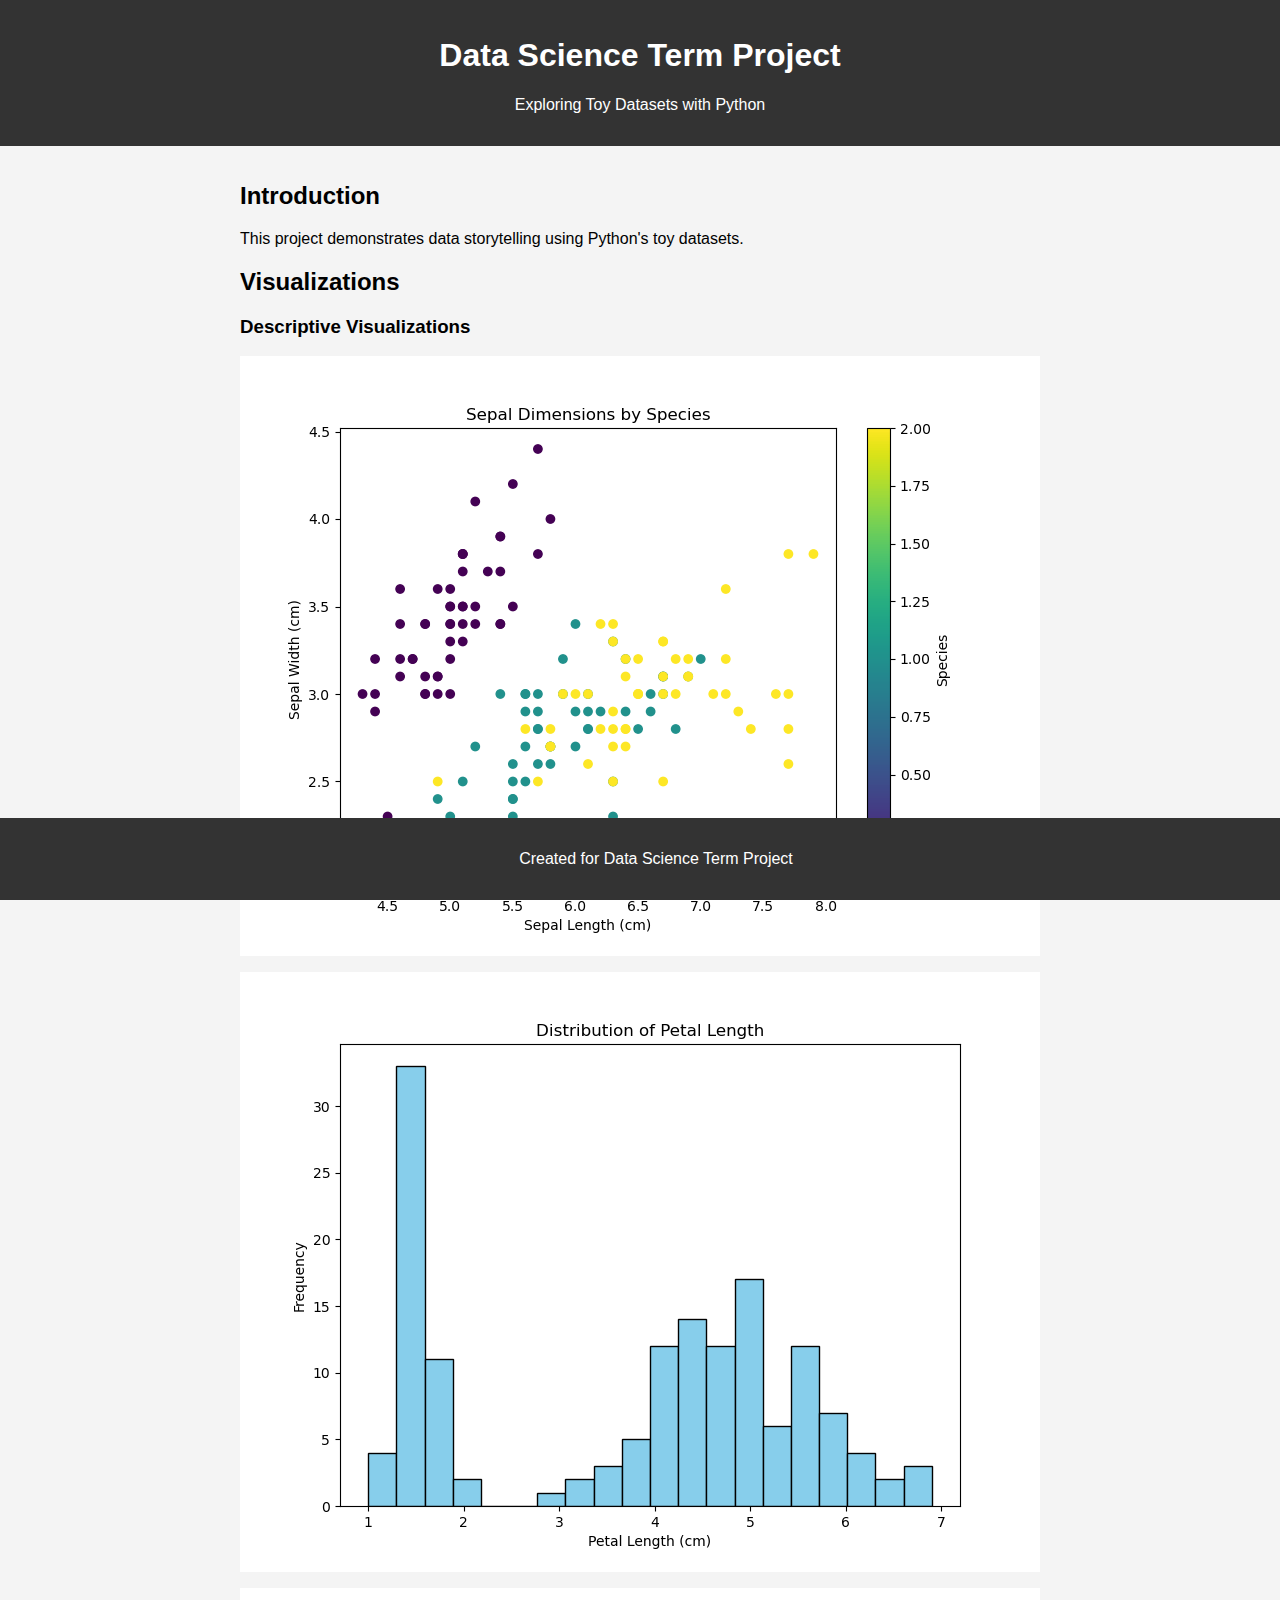
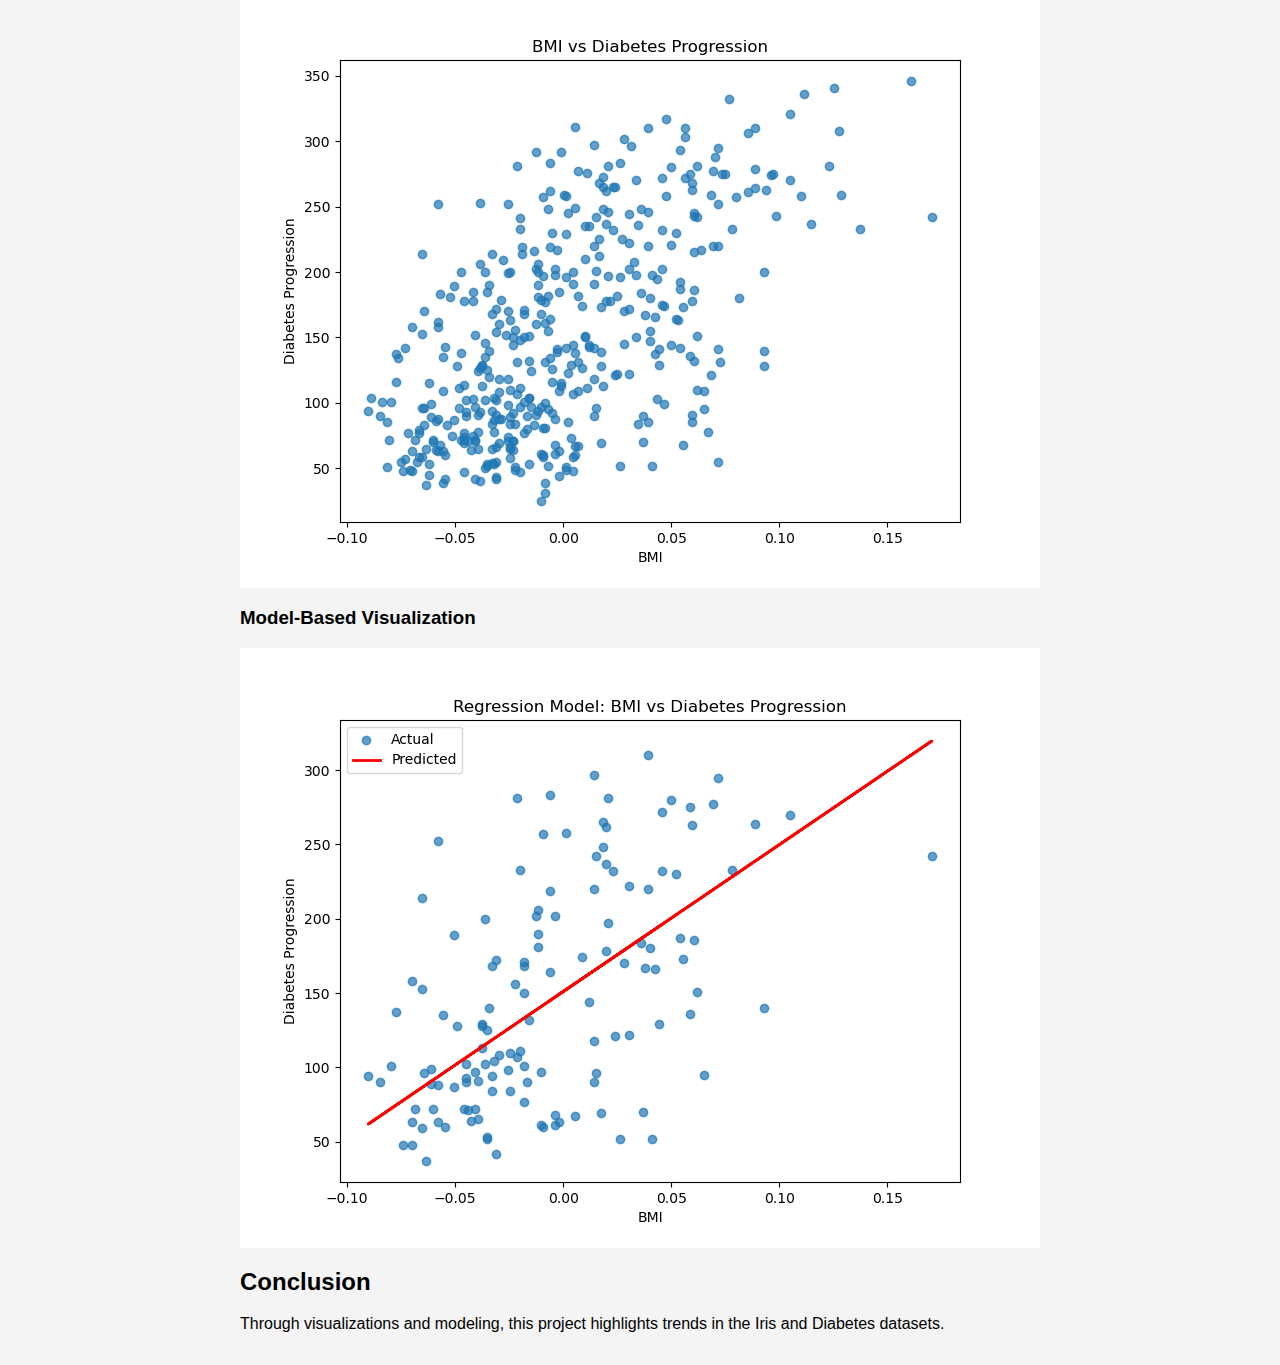
==== index.html @ 287abf35 "Add files via upload" ====
<!DOCTYPE html>
<html lang="en">
<head>
    <meta charset="UTF-8">
    <meta name="viewport" content="width=device-width, initial-scale=1.0">
    <link rel="stylesheet" href="css/style.css">
    <title>Data Science Term Project</title>
</head>
<body>
<header>
    <h1>Data Science Term Project</h1>
    <p>Exploring Toy Datasets with Python</p>
</header>
<main>
    <section>
        <h2>Introduction</h2>
        <p>This project demonstrates data storytelling using Python's toy datasets.</p>
    </section>
    <section>
        <h2>Visualizations</h2>
        <h3>Descriptive Visualizations</h3>
        <img src="visuals/visual1.png" alt="Sepal Dimensions by Species">
        <img src="visuals/visual2.png" alt="Distribution of Petal Length">
        <img src="visuals/visual3.png" alt="BMI vs Diabetes Progression">
        <h3>Model-Based Visualization</h3>
        <img src="visuals/model_visual.png" alt="Regression Model: BMI vs Diabetes Progression">
    </section>
    <section>
        <h2>Conclusion</h2>
        <p>Through visualizations and modeling, this project highlights trends in the Iris and Diabetes datasets.</p>
    </section>
</main>
<footer>
    <p>Created for Data Science Term Project</p>
</footer>
</body>
</html>
---- css/style.css ----
body {
    font-family: Arial, sans-serif;
    background-color: #f4f4f4;
    margin: 0;
    padding: 0;
}

header {
    background-color: #333;
    color: #fff;
    text-align: center;
    padding: 1rem;
}

main {
    padding: 1rem;
    max-width: 800px;
    margin: auto;
}

img {
    max-width: 100%;
    display: block;
    margin: 1rem 0;
}

footer {
    background-color: #333;
    color: #fff;
    text-align: center;
    padding: 1rem;
    position: fixed;
    bottom: 0;
    width: 100%;
}
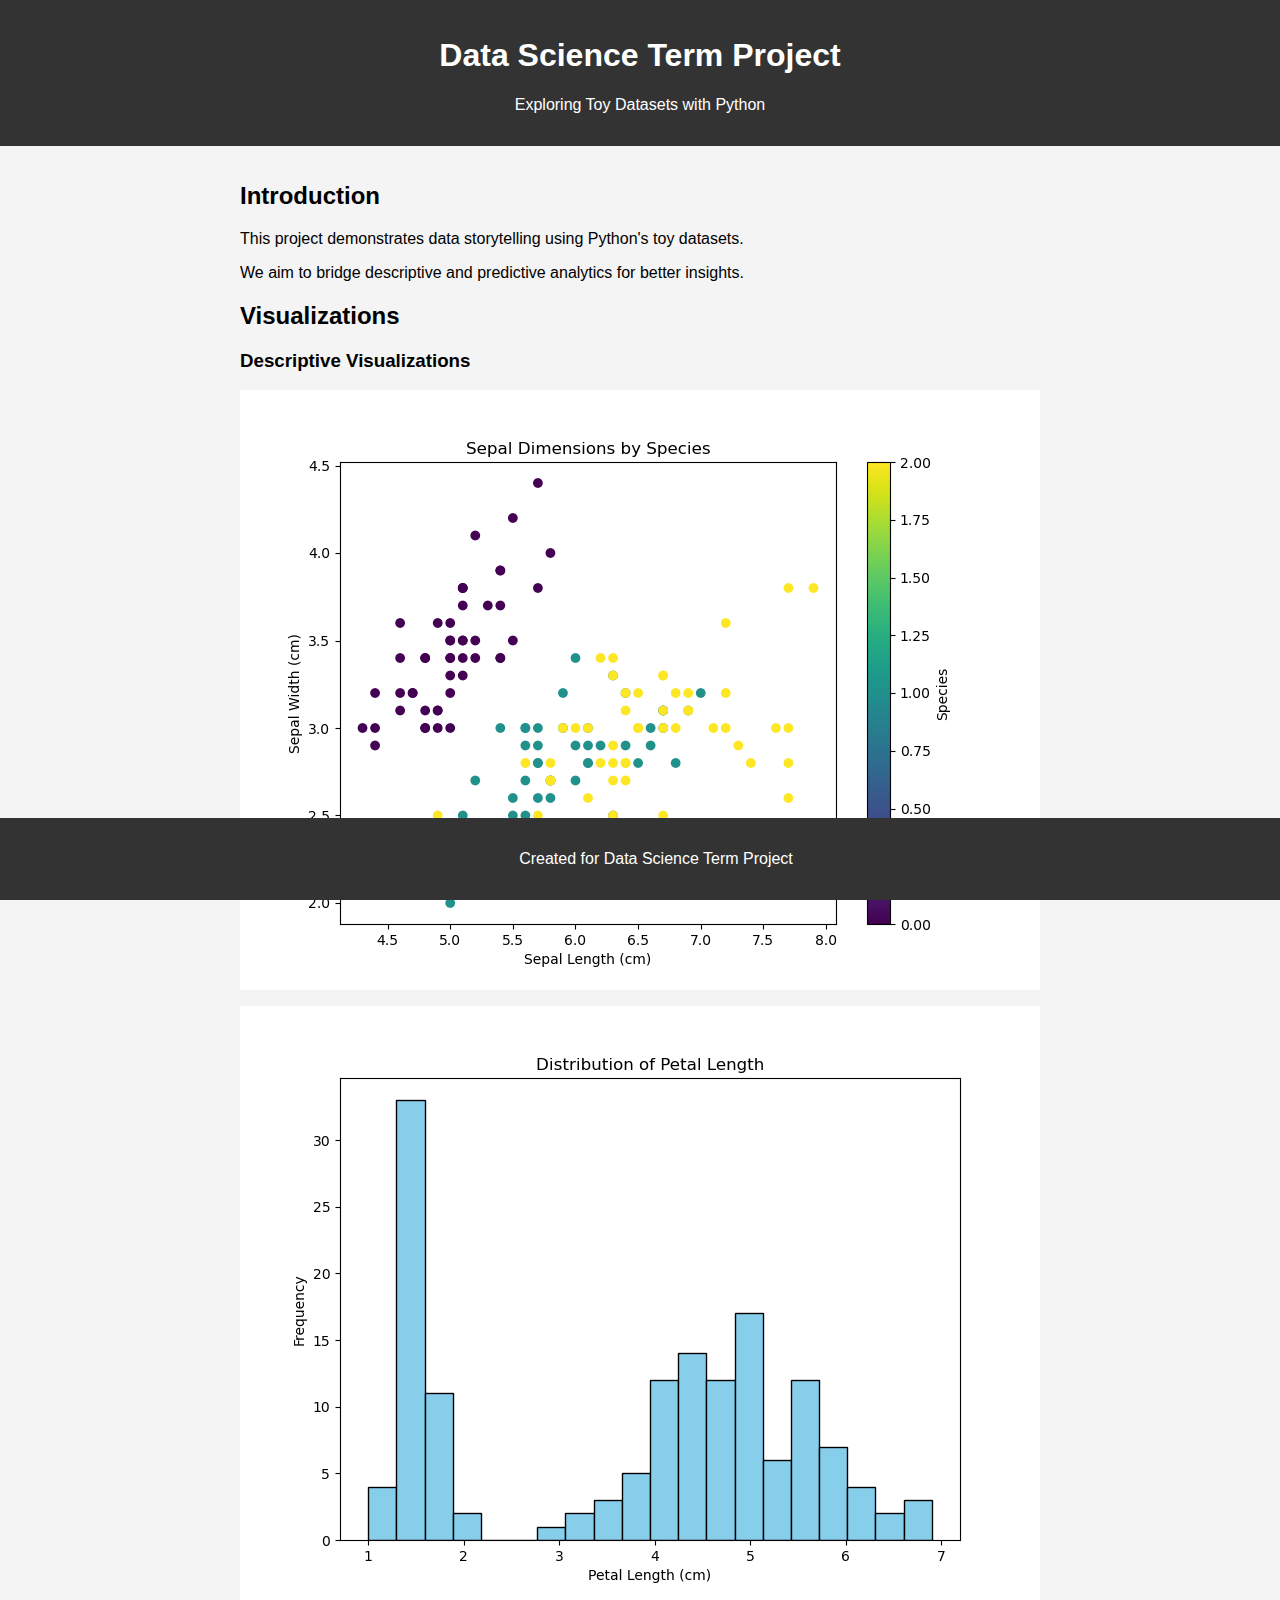
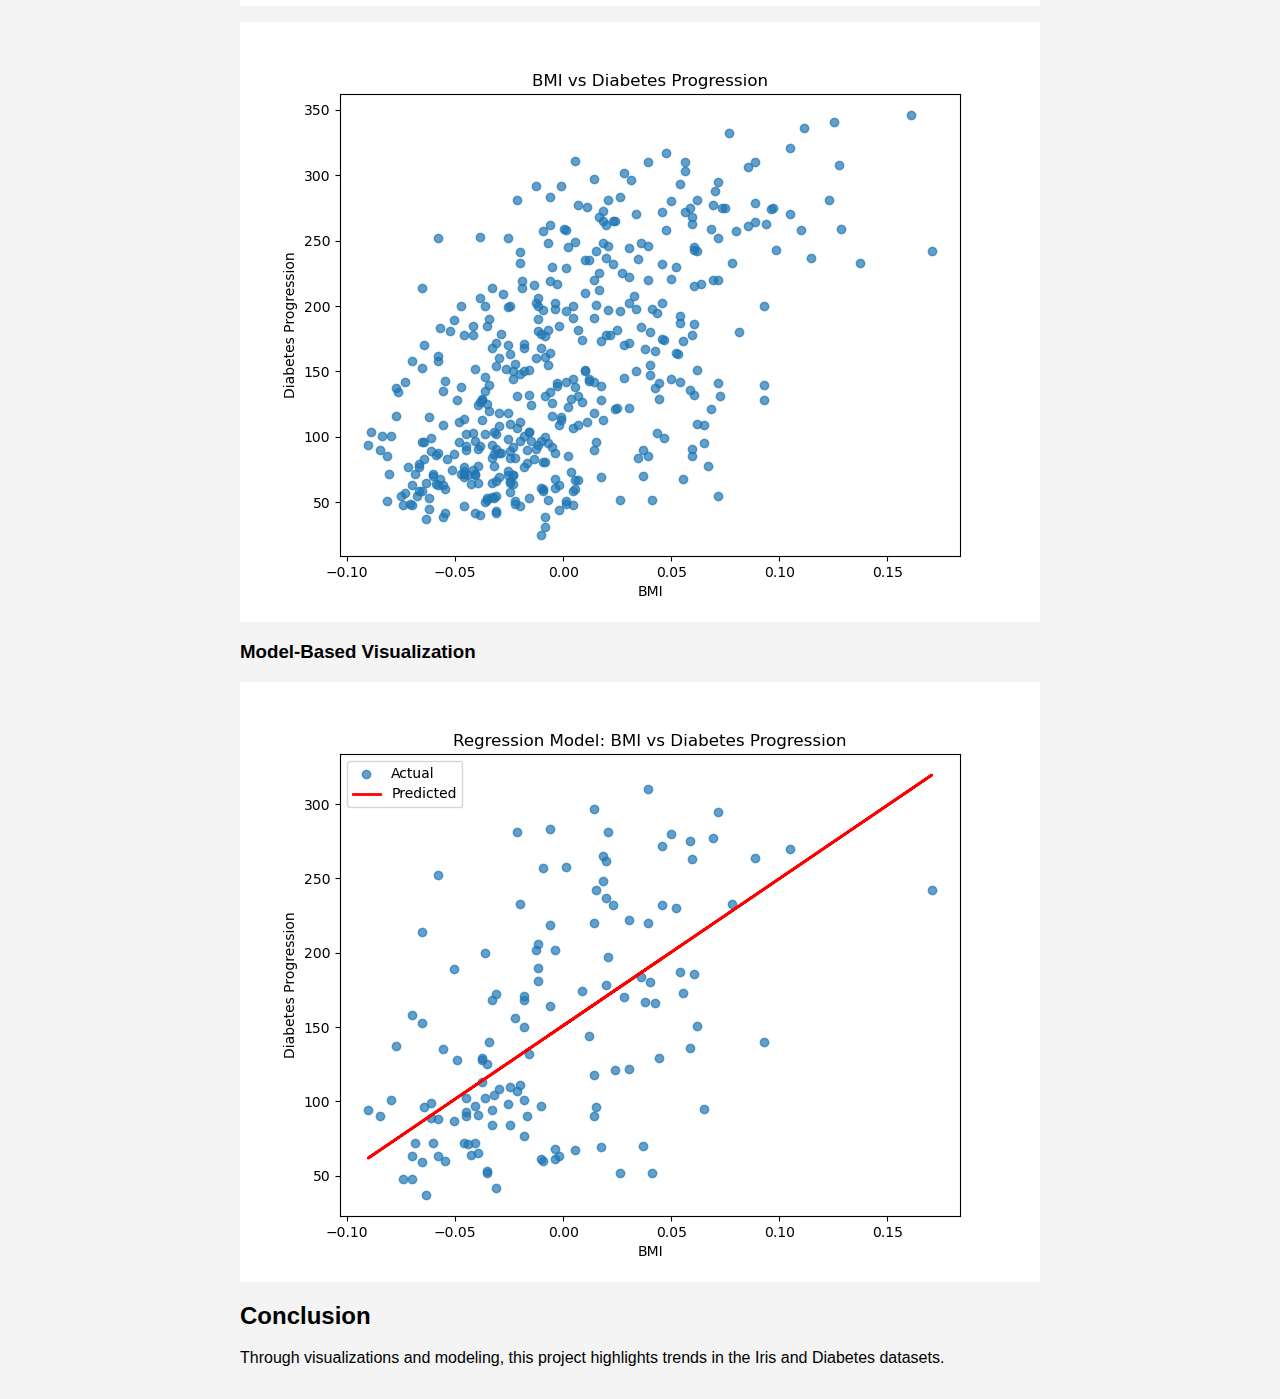
==== commit 6f69f34b: "Update index.html" ====
--- a/index.html
+++ b/index.html
@@ -16,6 +16,7 @@
     <section>
         <h2>Introduction</h2>
         <p>This project demonstrates data storytelling using Python's toy datasets.</p>
+        <p>We aim to bridge descriptive and predictive analytics for better insights.</p>
     </section>
     <section>
         <h2>Visualizations</h2>
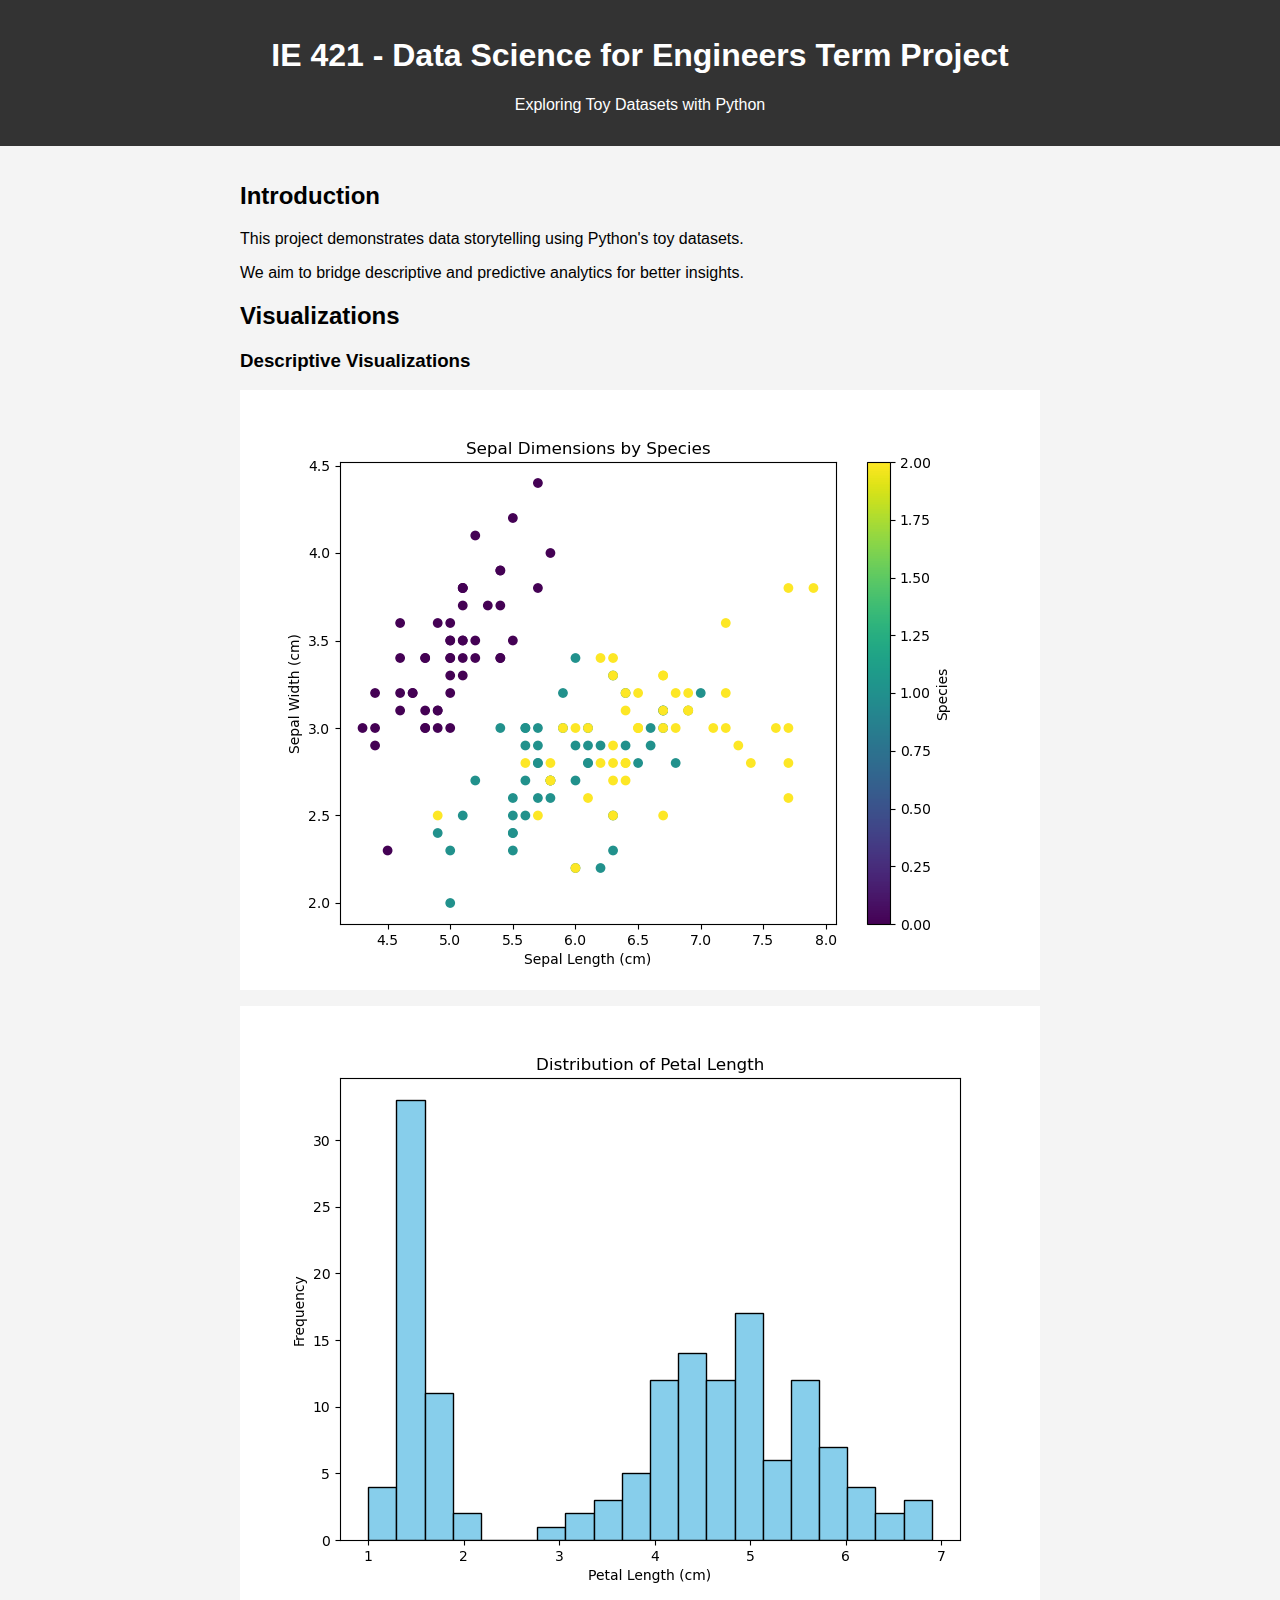
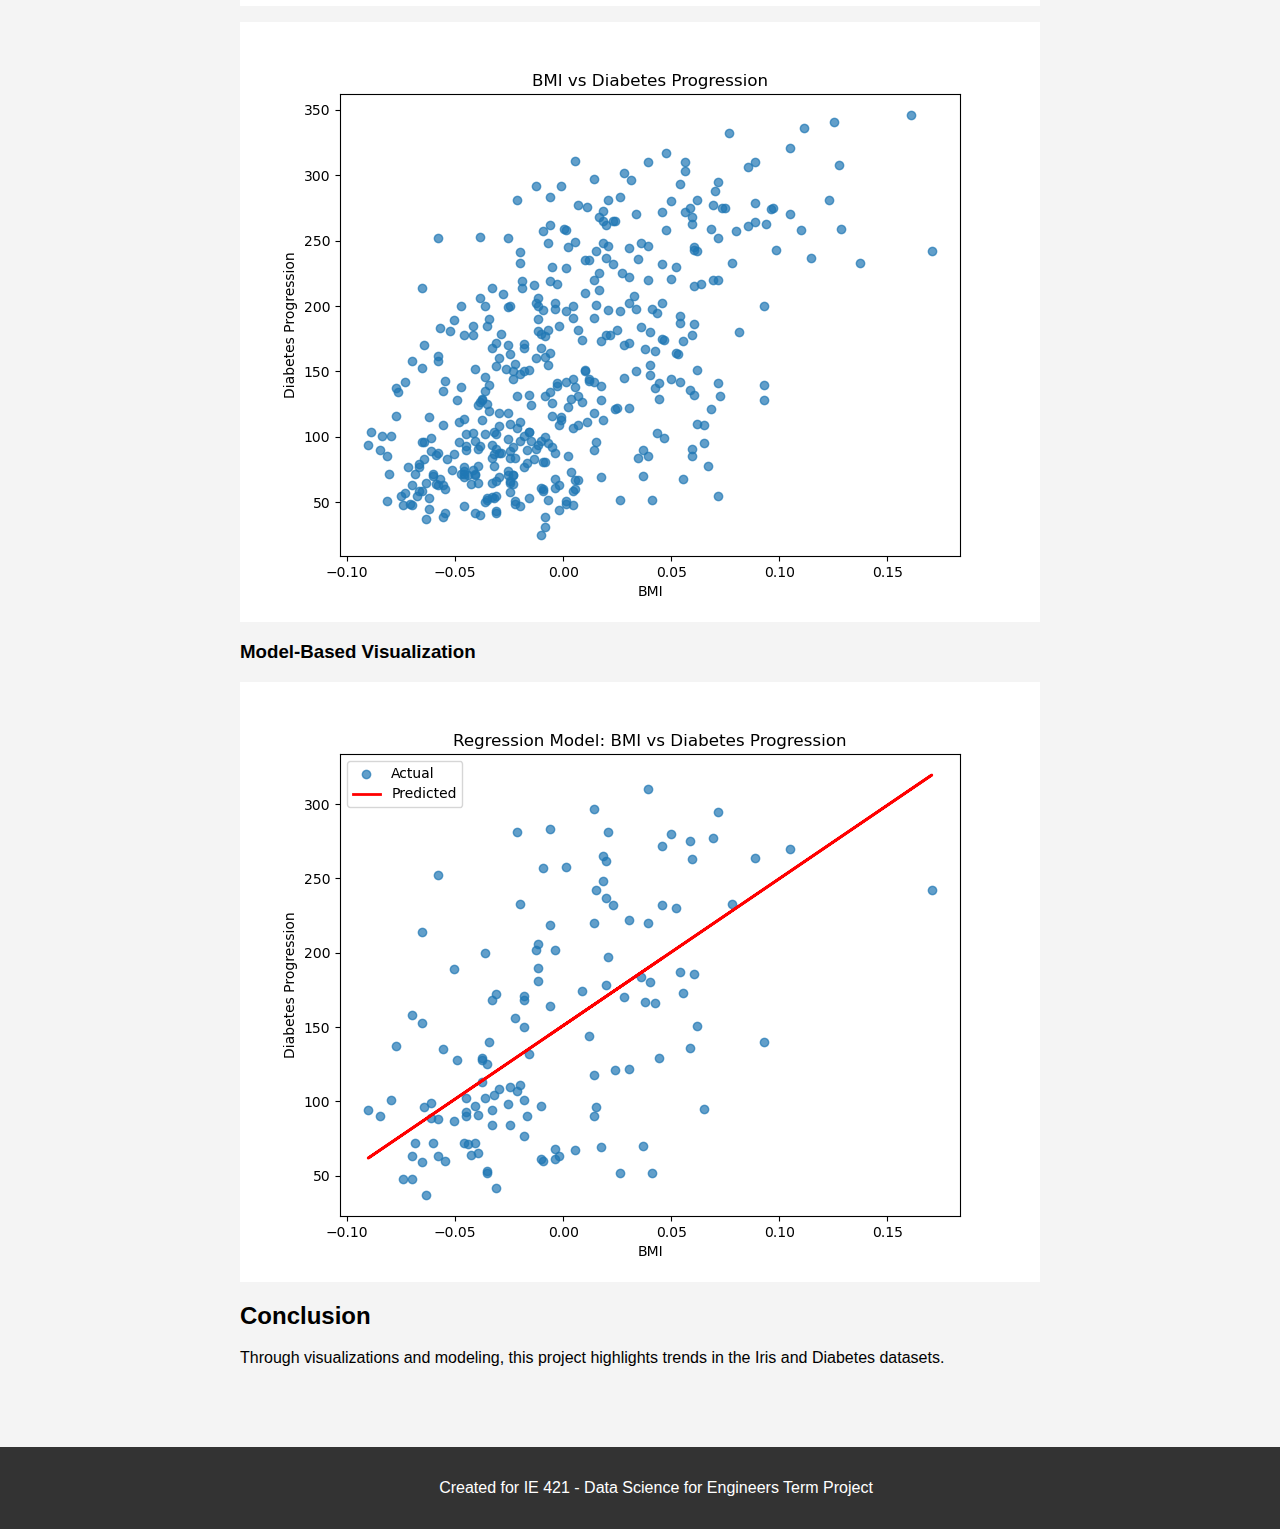
==== commit 9c99c442: "Update index.html" ====
--- a/index.html
+++ b/index.html
@@ -9,7 +9,7 @@
 </head>
 <body>
 <header>
-    <h1>Data Science Term Project</h1>
+    <h1>IE 421 - Data Science for Engineers Term Project</h1>
     <p>Exploring Toy Datasets with Python</p>
 </header>
 <main>
@@ -33,7 +33,7 @@
     </section>
 </main>
 <footer>
-    <p>Created for Data Science Term Project</p>
+    <p>Created for IE 421 - Data Science for Engineers Term Project</p>
 </footer>
 </body>
 </html>
--- a/css/style.css
+++ b/css/style.css
@@ -17,6 +17,7 @@
     padding: 1rem;
     max-width: 800px;
     margin: auto;
+    padding-bottom: 4rem; /* Ensures space for the footer */
 }
 
 img {
@@ -30,7 +31,7 @@
     color: #fff;
     text-align: center;
     padding: 1rem;
-    position: fixed;
+    position: relative; /* Change from fixed to relative */
     bottom: 0;
     width: 100%;
 }
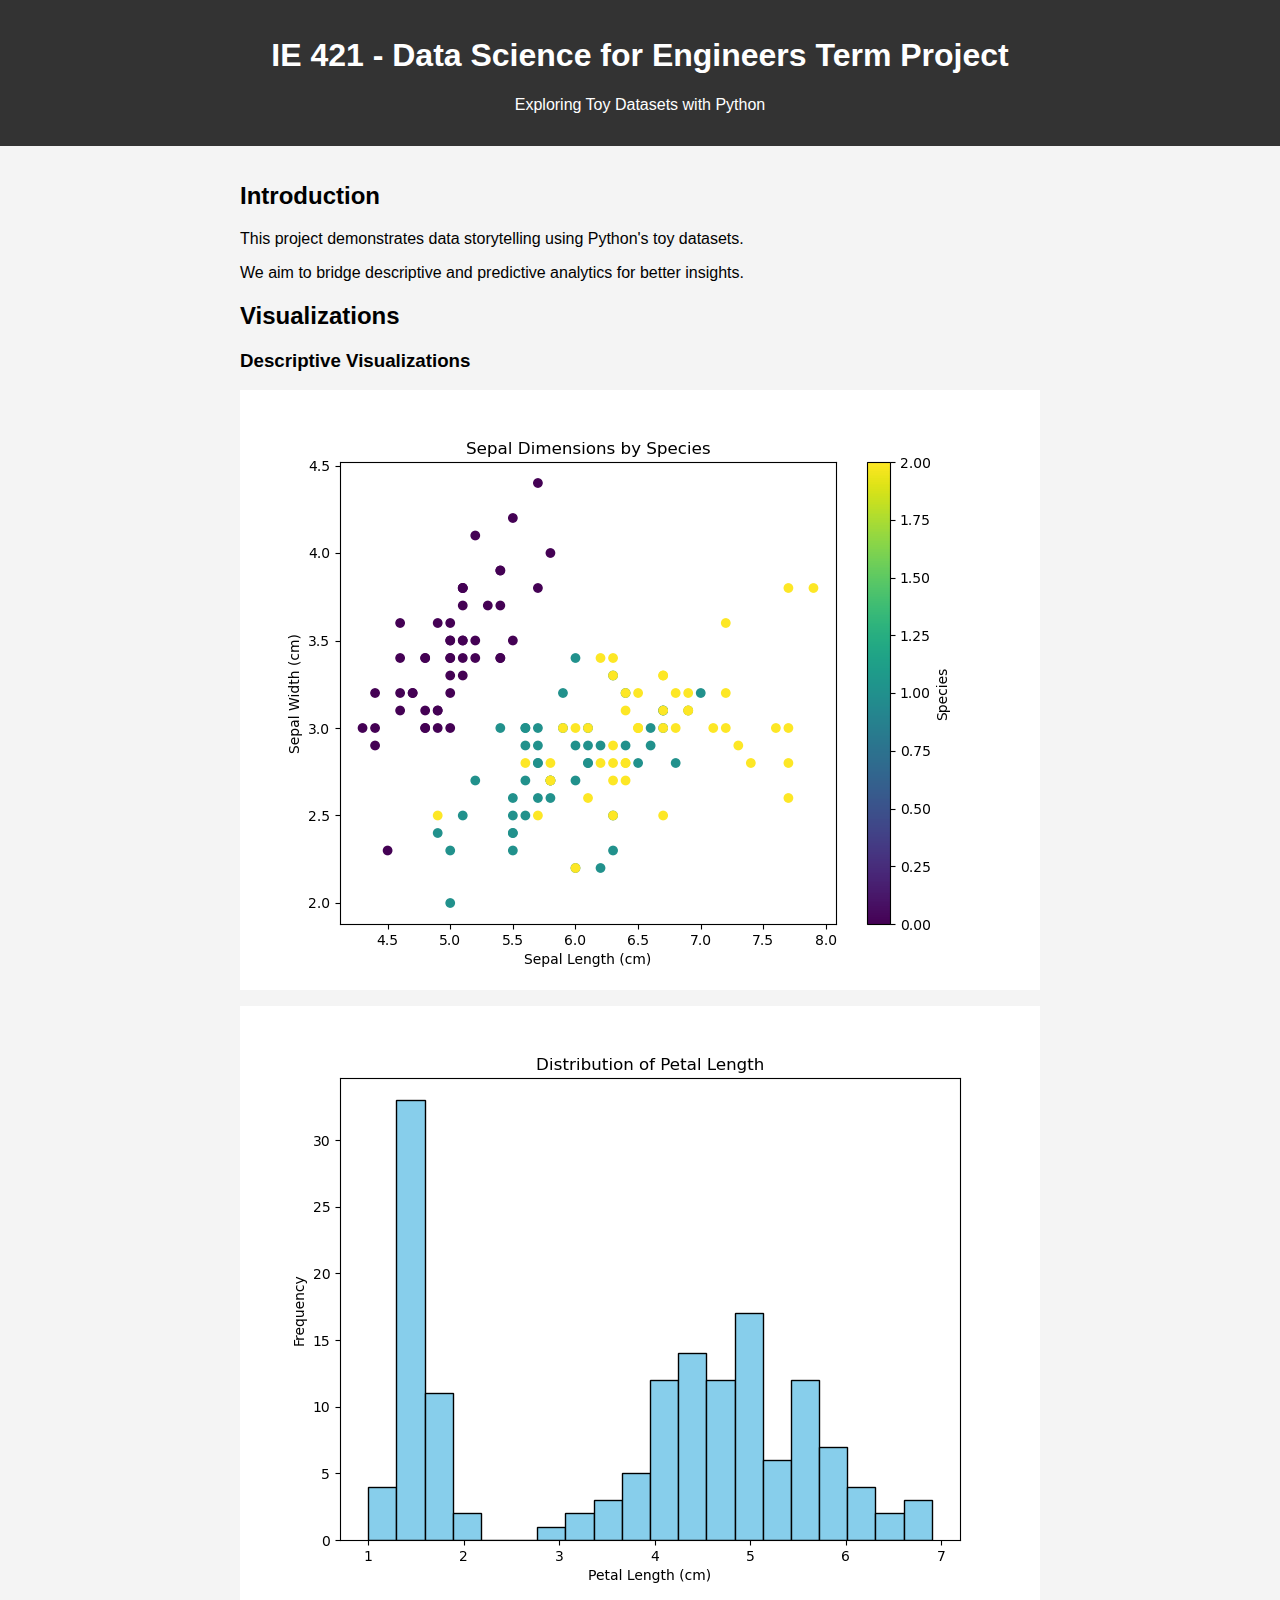
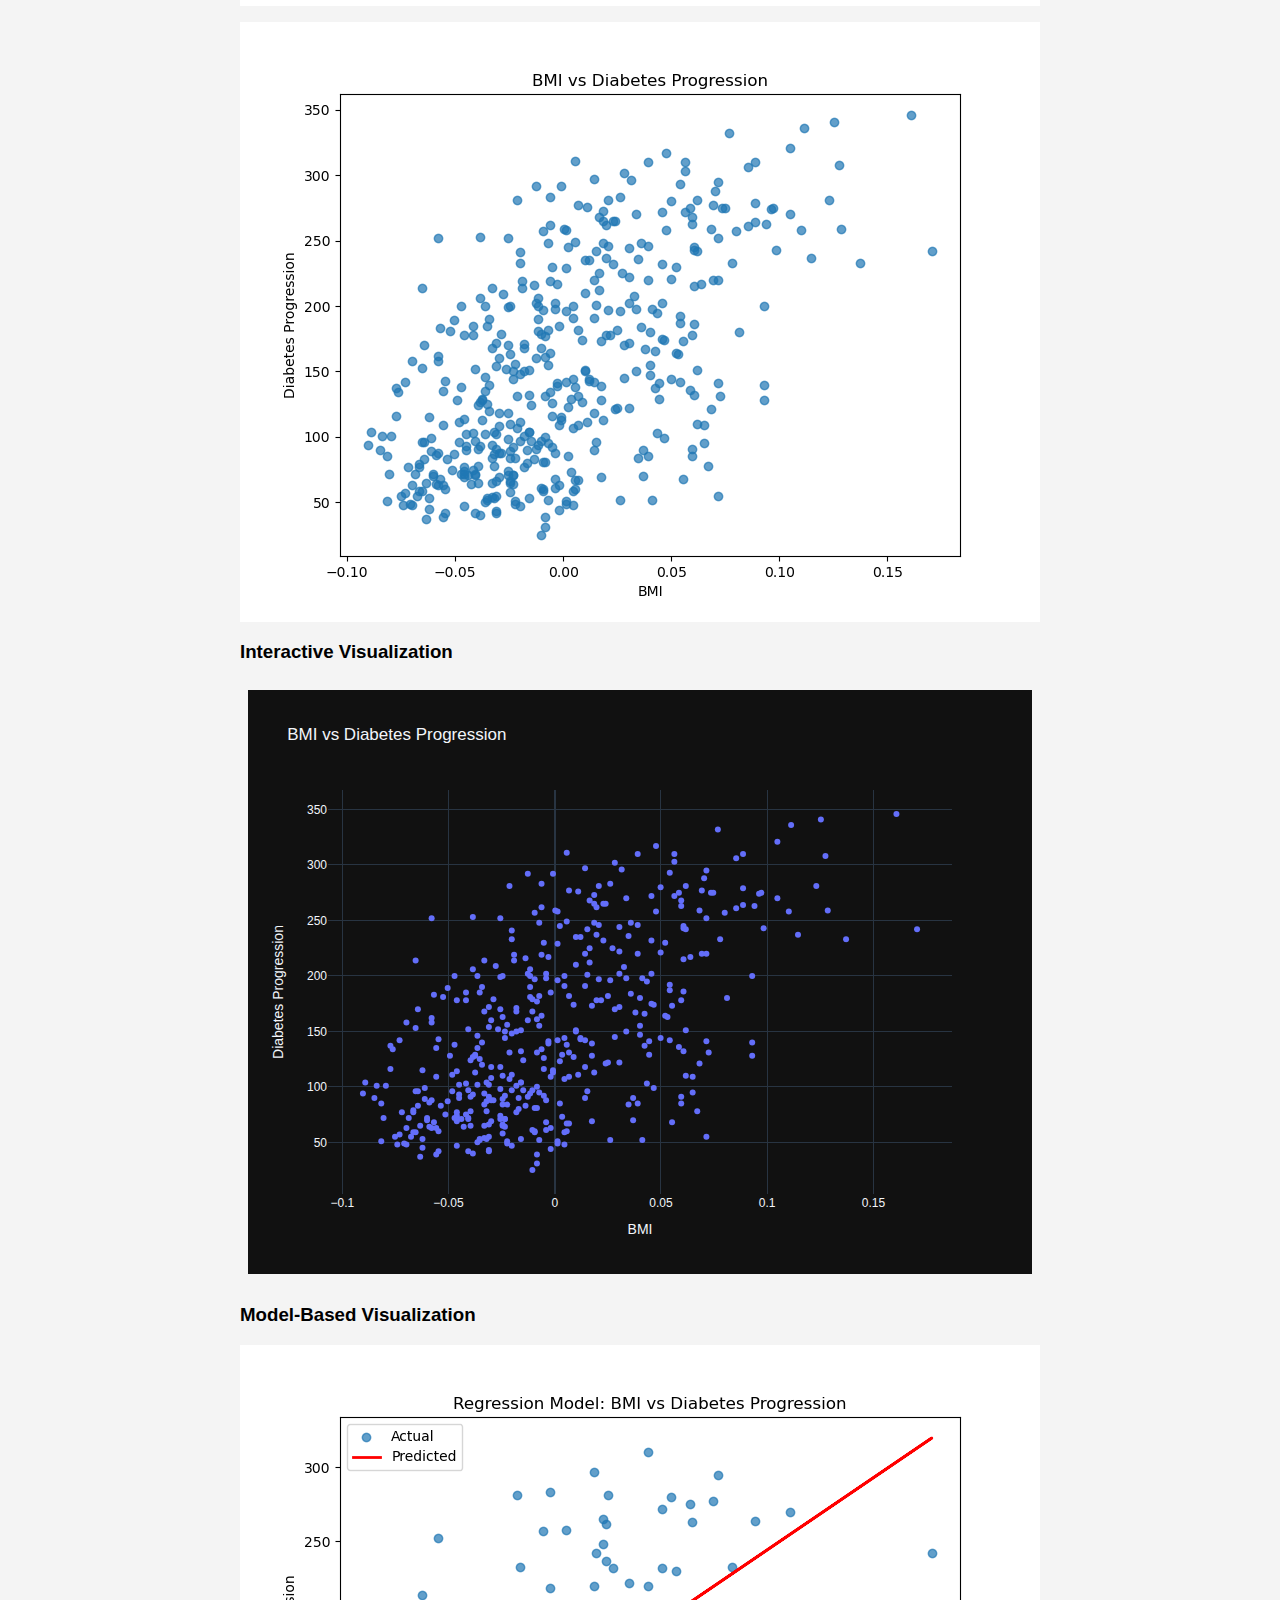
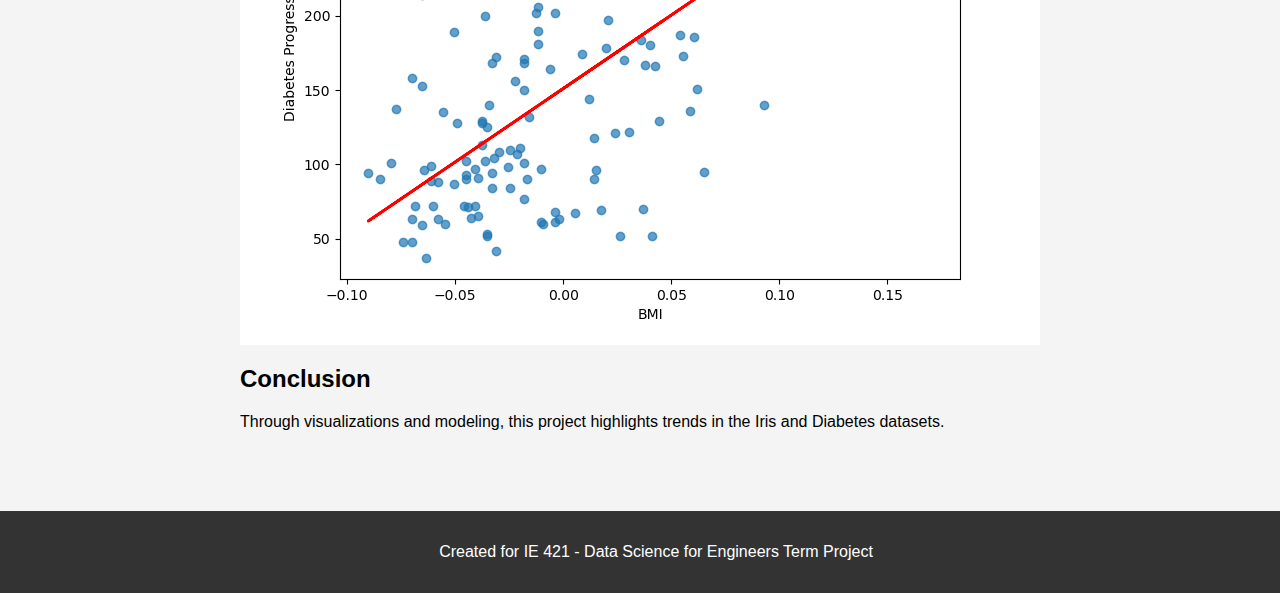
==== commit dced4e76: "Update index.html" ====
--- a/index.html
+++ b/index.html
@@ -24,6 +24,8 @@
         <img src="visuals/visual1.png" alt="Sepal Dimensions by Species">
         <img src="visuals/visual2.png" alt="Distribution of Petal Length">
         <img src="visuals/visual3.png" alt="BMI vs Diabetes Progression">
+        <h3>Interactive Visualization</h3>
+        <iframe src="visuals/interactive_chart.html" width="100%" height="600px" style="border:none;"></iframe>
         <h3>Model-Based Visualization</h3>
         <img src="visuals/model_visual.png" alt="Regression Model: BMI vs Diabetes Progression">
     </section>
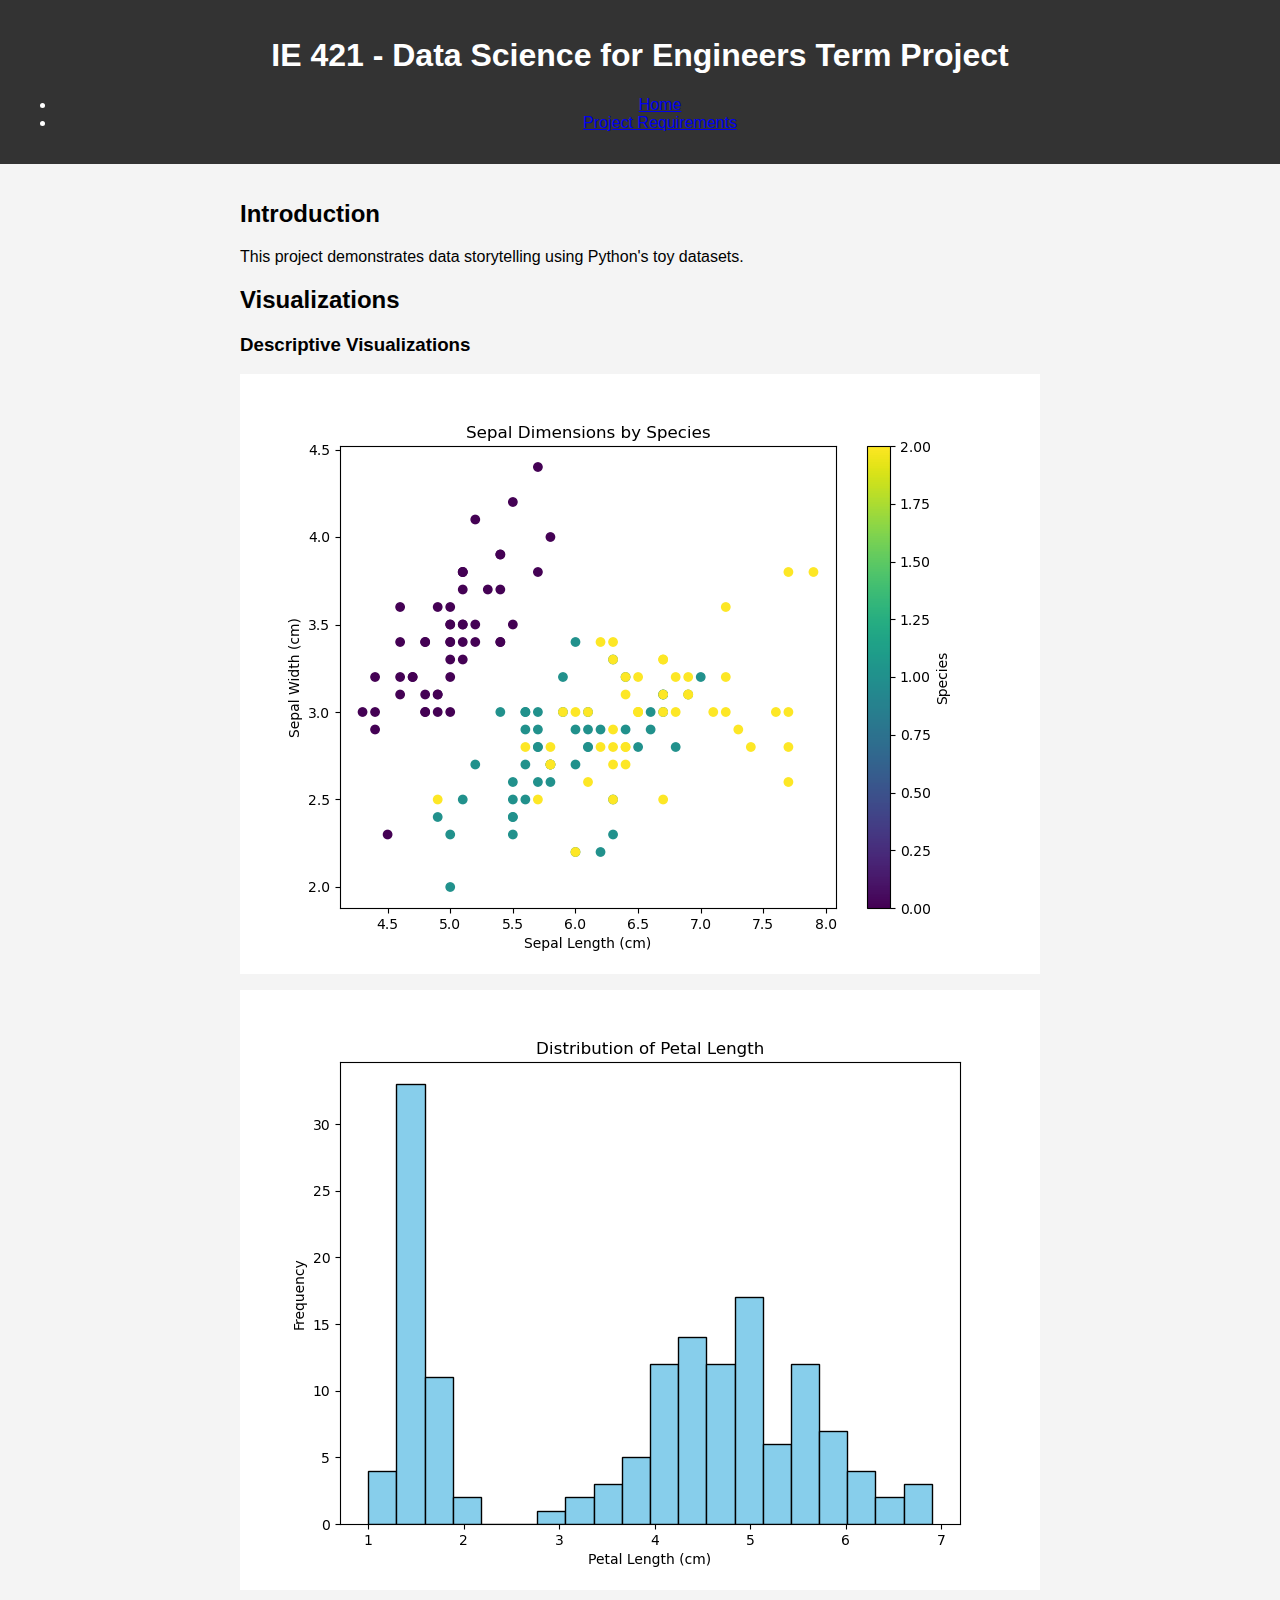
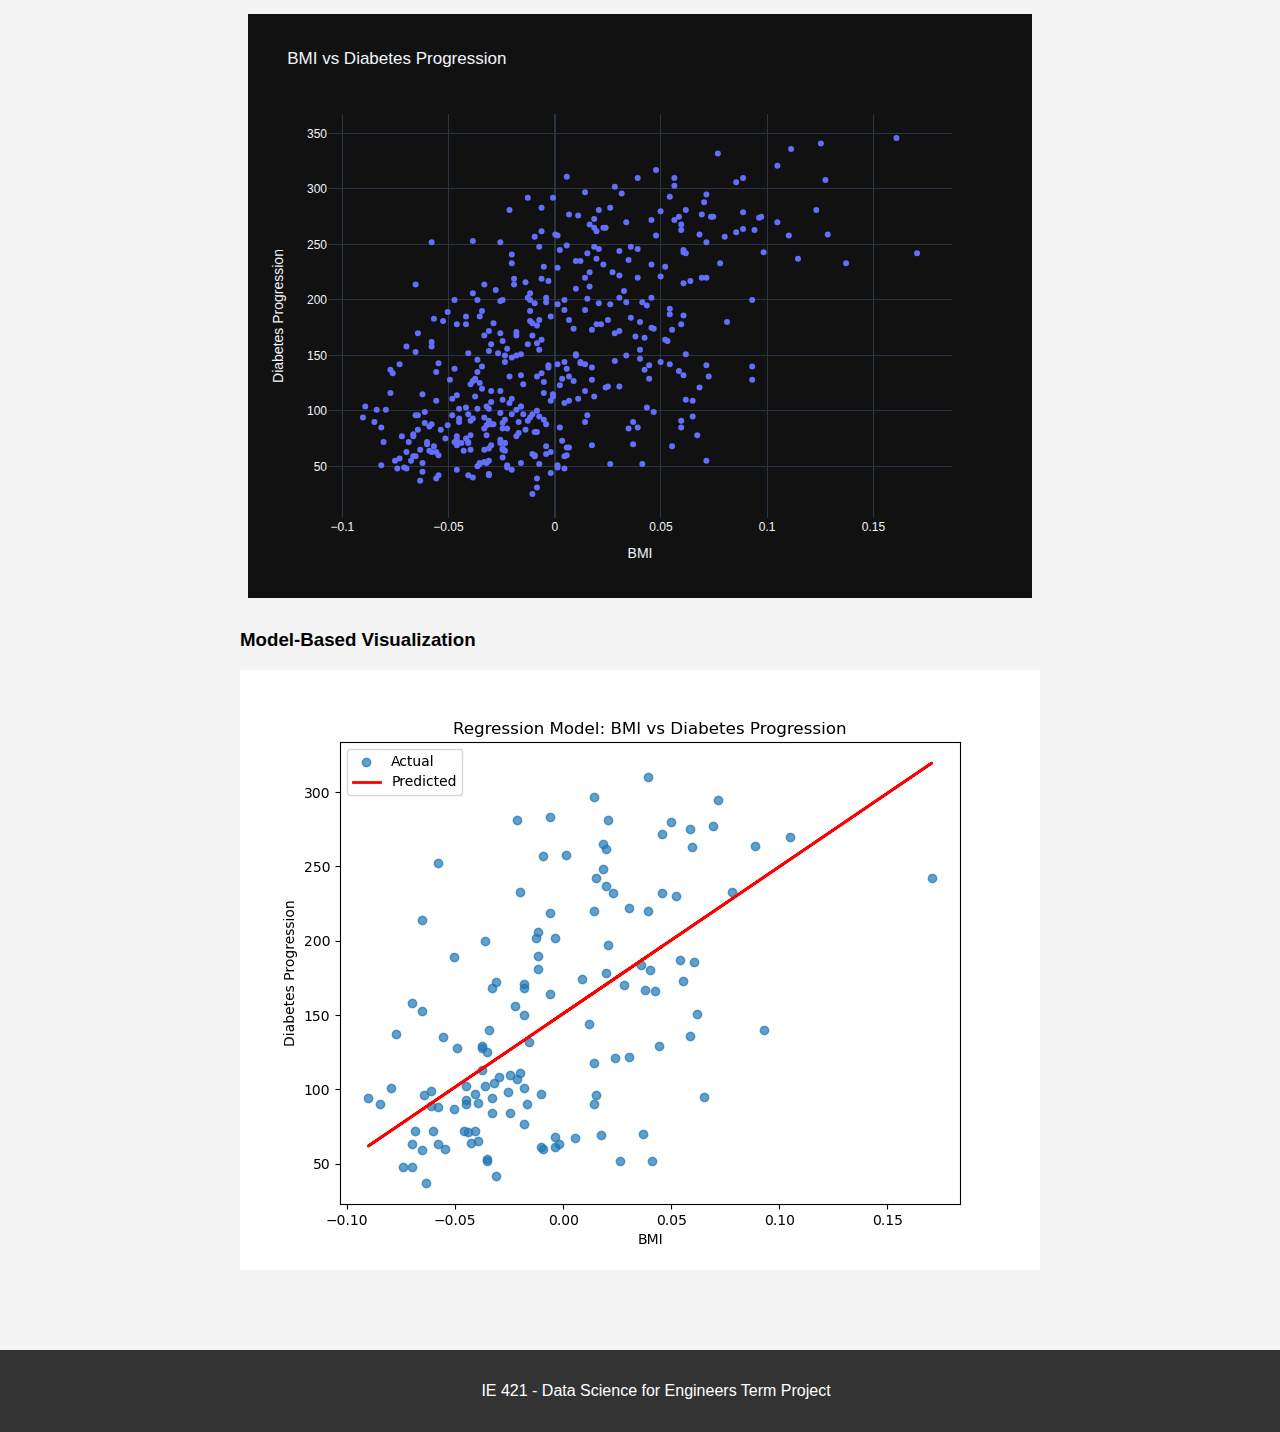
==== commit 07c5e250: "Update index.html" ====
--- a/index.html
+++ b/index.html
@@ -1,4 +1,3 @@
-
 <!DOCTYPE html>
 <html lang="en">
 <head>
@@ -10,32 +9,30 @@
 <body>
 <header>
     <h1>IE 421 - Data Science for Engineers Term Project</h1>
-    <p>Exploring Toy Datasets with Python</p>
+    <nav>
+        <ul>
+            <li><a href="index.html">Home</a></li>
+            <li><a href="requirements.html">Project Requirements</a></li>
+        </ul>
+    </nav>
 </header>
 <main>
     <section>
         <h2>Introduction</h2>
         <p>This project demonstrates data storytelling using Python's toy datasets.</p>
-        <p>We aim to bridge descriptive and predictive analytics for better insights.</p>
     </section>
     <section>
         <h2>Visualizations</h2>
         <h3>Descriptive Visualizations</h3>
         <img src="visuals/visual1.png" alt="Sepal Dimensions by Species">
         <img src="visuals/visual2.png" alt="Distribution of Petal Length">
-        <img src="visuals/visual3.png" alt="BMI vs Diabetes Progression">
-        <h3>Interactive Visualization</h3>
         <iframe src="visuals/interactive_chart.html" width="100%" height="600px" style="border:none;"></iframe>
         <h3>Model-Based Visualization</h3>
         <img src="visuals/model_visual.png" alt="Regression Model: BMI vs Diabetes Progression">
     </section>
-    <section>
-        <h2>Conclusion</h2>
-        <p>Through visualizations and modeling, this project highlights trends in the Iris and Diabetes datasets.</p>
-    </section>
 </main>
 <footer>
-    <p>Created for IE 421 - Data Science for Engineers Term Project</p>
+    <p>IE 421 - Data Science for Engineers Term Project</p>
 </footer>
 </body>
 </html>
